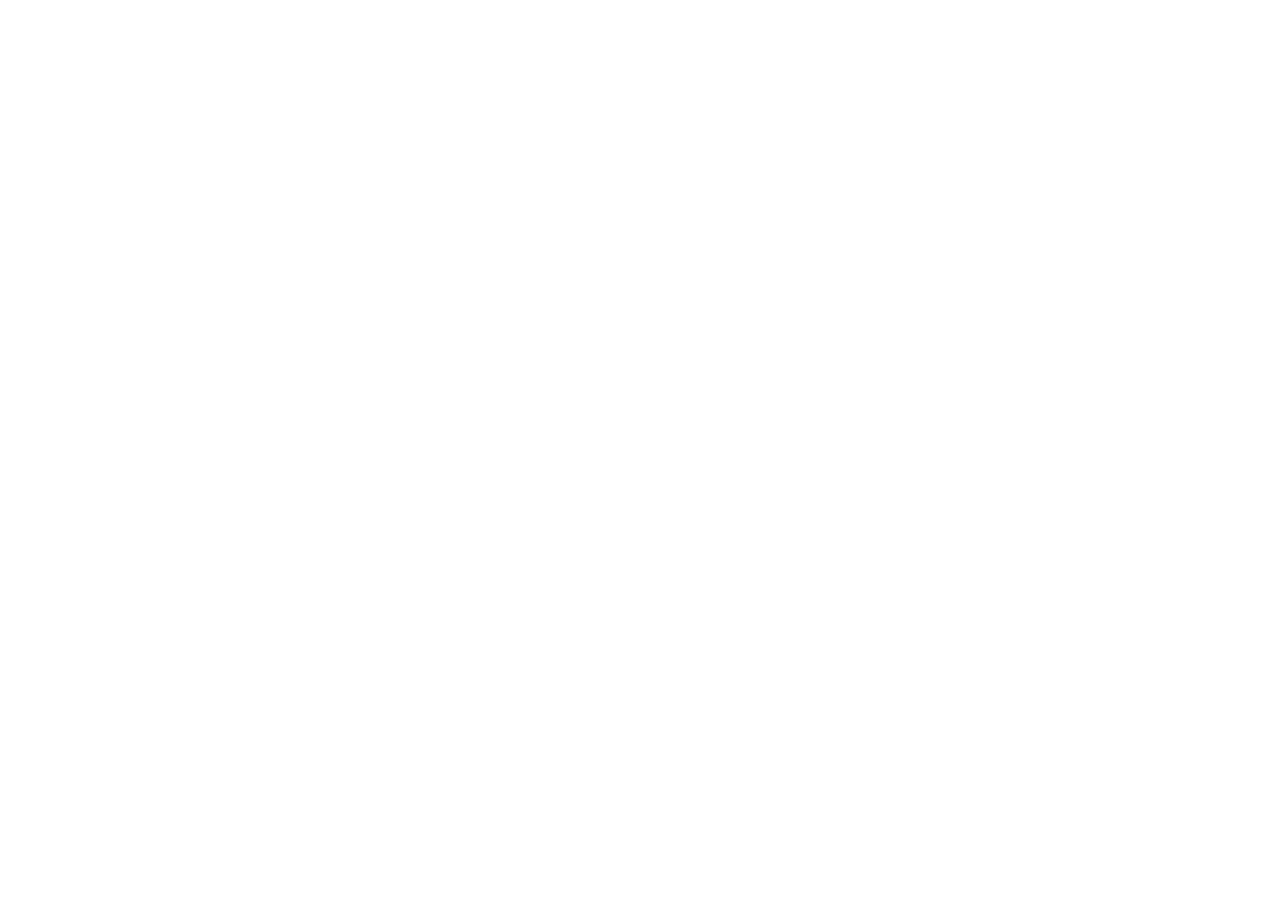
==== index.html @ 1b883f79 "Create new project (Learning Journal), add images folder with 7 images in it, add index.html file wi" ====
<!DOCTYPE html>
<html lang="en">
  <head>
    <meta charset="UTF-8" />
    <meta http-equiv="X-UA-Compatible" content="IE=edge" />
    <meta name="viewport" content="width=device-width, initial-scale=1.0" />
    <!-- Links to style.css -->
    <link rel="stylesheet" href="style.css" />
    <title>My Learning Journal</title>
  </head>
  <body></body>
</html>
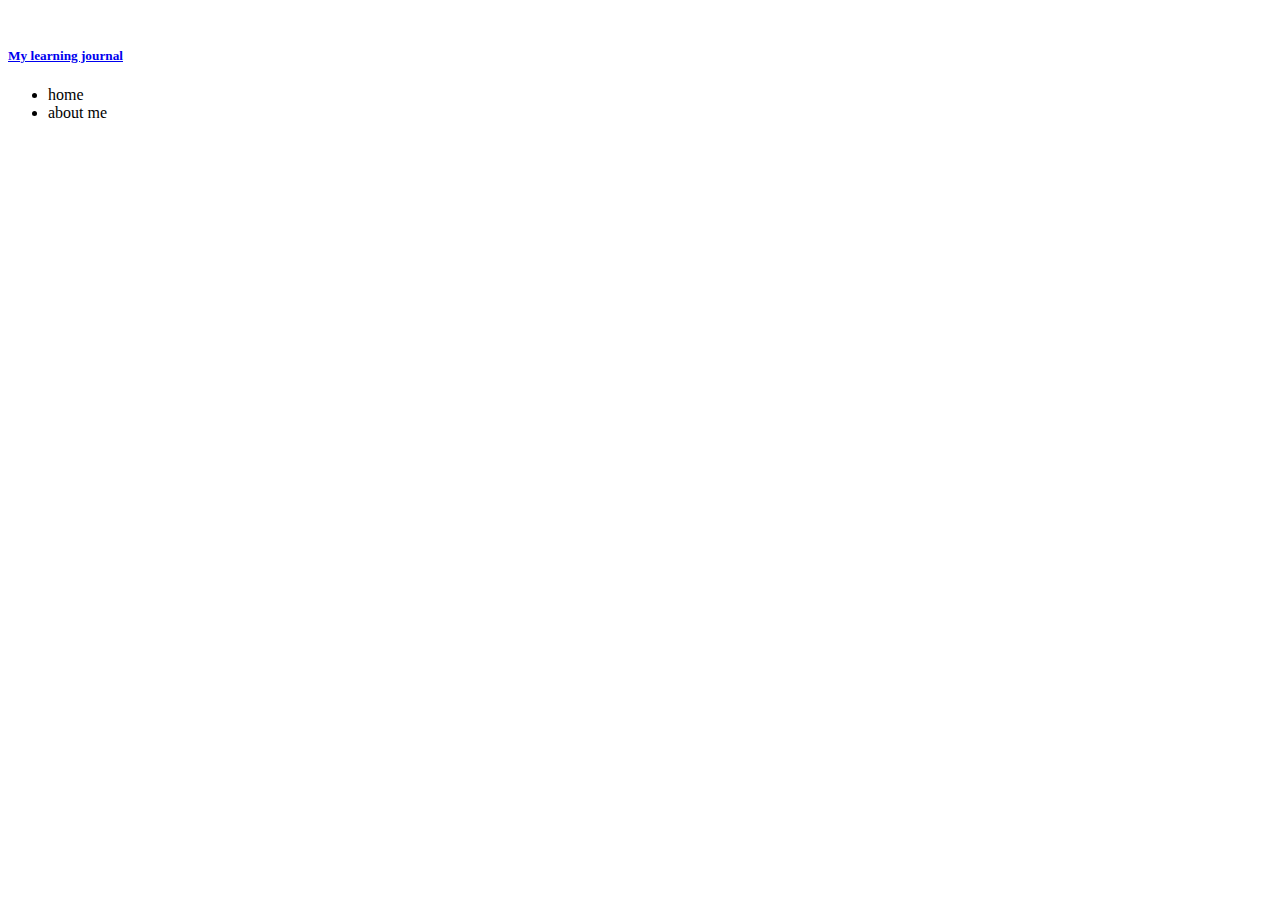
==== commit c5e0dfee: "Rename the images in images folder" ====
--- a/index.html
+++ b/index.html
@@ -8,5 +8,18 @@
     <link rel="stylesheet" href="style.css" />
     <title>My Learning Journal</title>
   </head>
-  <body></body>
+  <body>
+    <header>
+      <div class="container">
+        <img src="" alt="" />
+        <h5><a href="#">My learning journal</a></h5>
+        <nav>
+          <ul>
+            <li>home</li>
+            <li>about me</li>
+          </ul>
+        </nav>
+      </div>
+    </header>
+  </body>
 </html>
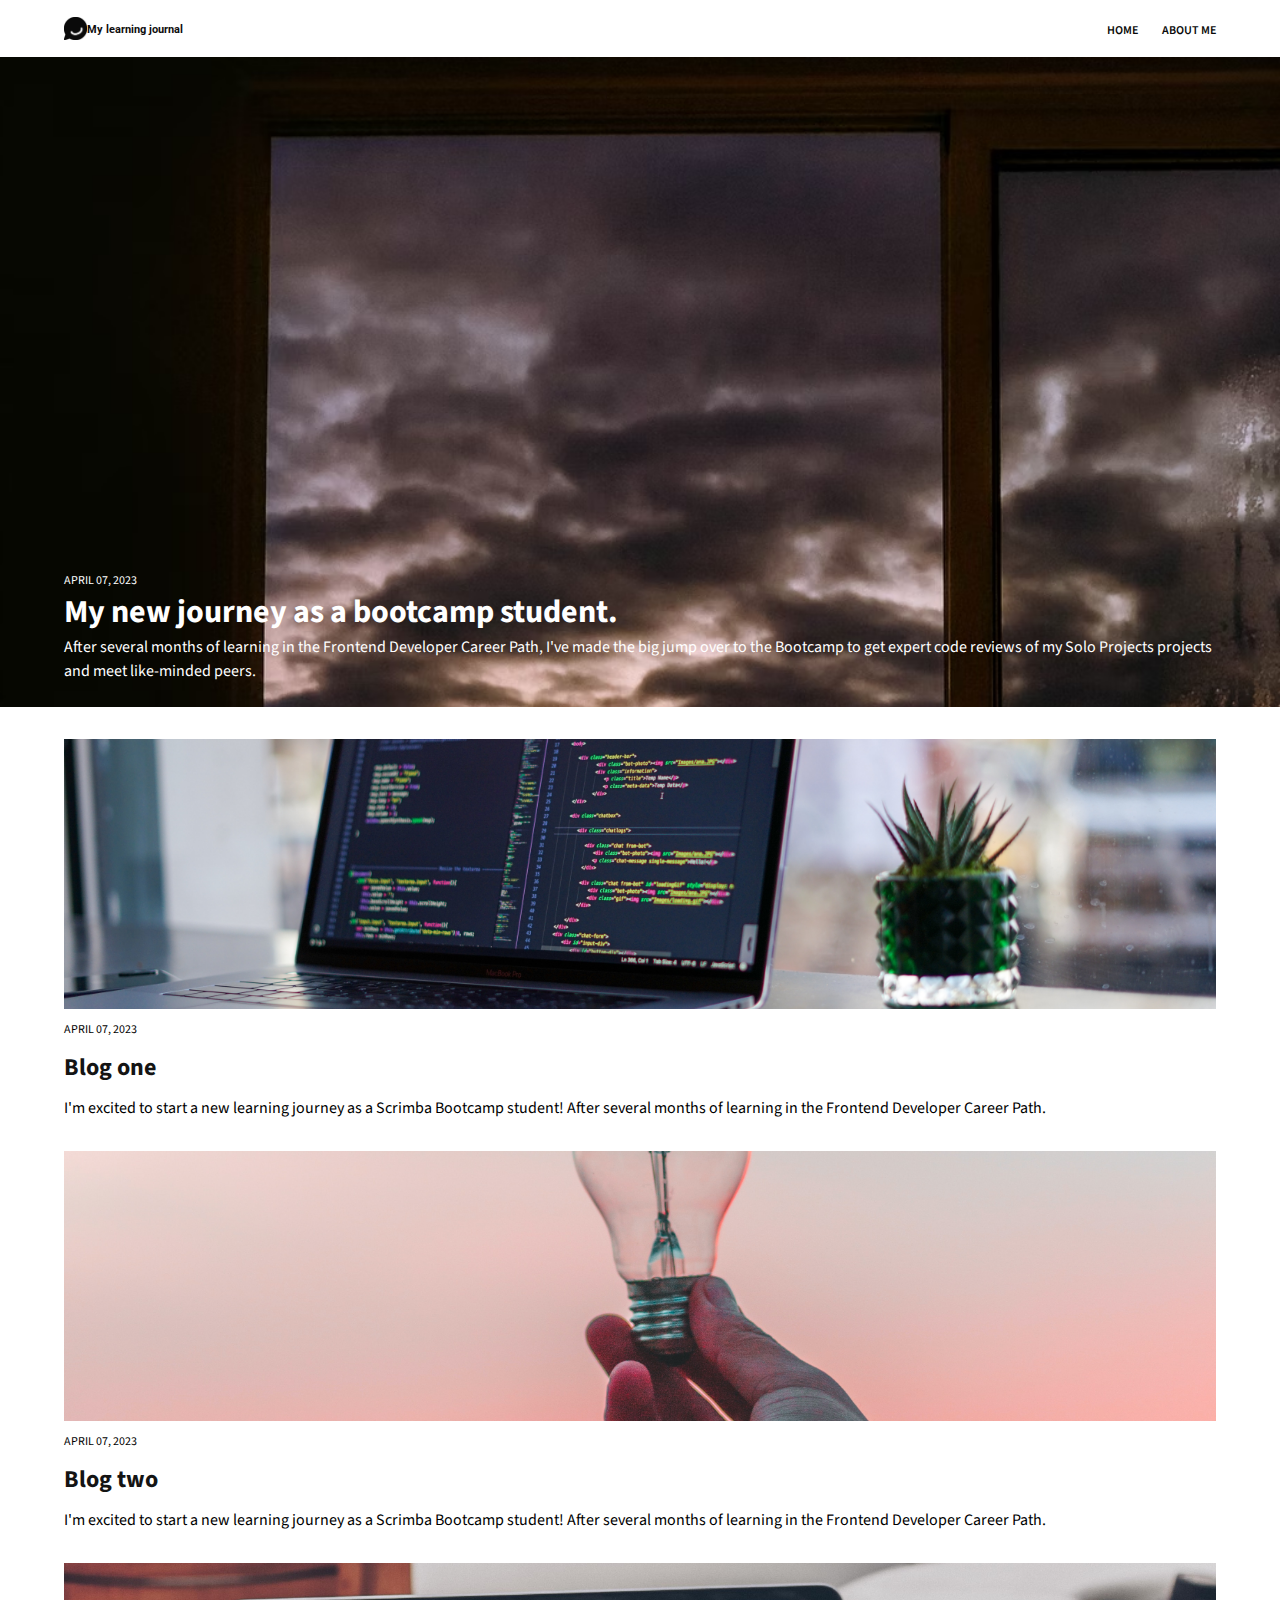
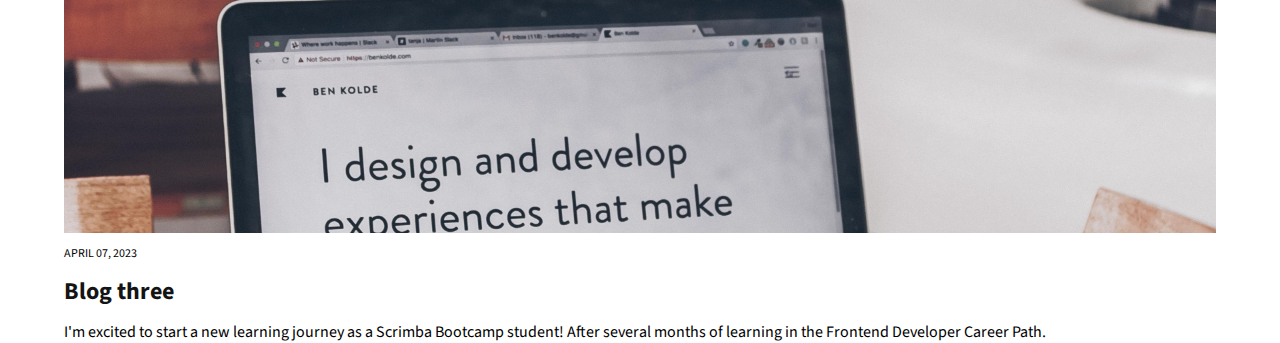
==== commit cab33dc6: "Work in progress" ====
--- a/index.html
+++ b/index.html
@@ -4,22 +4,91 @@
     <meta charset="UTF-8" />
     <meta http-equiv="X-UA-Compatible" content="IE=edge" />
     <meta name="viewport" content="width=device-width, initial-scale=1.0" />
+
+    <!-- Links to Google Fonts -->
+    <link rel="preconnect" href="https://fonts.googleapis.com" />
+    <link rel="preconnect" href="https://fonts.gstatic.com" crossorigin />
+    <link
+      href="https://fonts.googleapis.com/css2?family=Source+Sans+Pro:wght@400;600;700&display=swap"
+      rel="stylesheet"
+    />
+    <link rel="preconnect" href="https://fonts.googleapis.com" />
+    <link rel="preconnect" href="https://fonts.gstatic.com" crossorigin />
+    <link
+      href="https://fonts.googleapis.com/css2?family=Roboto:wght@300;400;700&display=swap"
+      rel="stylesheet"
+    />
+
     <!-- Links to style.css -->
     <link rel="stylesheet" href="style.css" />
     <title>My Learning Journal</title>
   </head>
   <body>
     <header>
-      <div class="container">
-        <img src="" alt="" />
-        <h5><a href="#">My learning journal</a></h5>
+      <div class="container navigation">
+        <div class="logo-text-wraper">
+          <img
+            src="images/logo-image.png"
+            class="logo-img"
+            alt="chat logo image"
+          />
+          <h5><a href="#" class="my-learning">My learning journal</a></h5>
+        </div>
         <nav>
-          <ul>
-            <li>home</li>
-            <li>about me</li>
+          <ul class="ul">
+            <li class="li"><a href="#" class="nav-text">home</a></li>
+            <li class="li"><a href="#" class="nav-text">about me</a></li>
           </ul>
         </nav>
       </div>
     </header>
+    <main class="main">
+      <!-- <img src="images/main-image.png" class="image-hero" alt="" /> -->
+      <div class="container hero-post">
+        <p class="date-hero">April 07, 2023</p>
+        <h1 class="blog-title-hero">My new journey as a bootcamp student.</h1>
+        <p class="preview-hero">
+          After several months of learning in the Frontend Developer Career
+          Path, I've made the big jump over to the Bootcamp to get expert code
+          reviews of my Solo Projects projects and meet like-minded peers.
+        </p>
+      </div>
+    </main>
+    <section class="container">
+      <article class="article-listing">
+        <div class="blog">
+          <img src="images/blog-image-one.jpg" class="article-img" alt="" />
+          <p class="article-date">April 07, 2023</p>
+          <h2 class="article-title">Blog one</h2>
+          <p class="article-body-preview">
+            I'm excited to start a new learning journey as a Scrimba Bootcamp
+            student! After several months of learning in the Frontend Developer
+            Career Path.
+          </p>
+        </div>
+
+        <div class="blog">
+          <img src="images/blog-image-two.jpg" class="article-img" alt="" />
+          <p class="article-date">April 07, 2023</p>
+          <h2 class="article-title">Blog two</h2>
+          <p class="article-body-preview">
+            I'm excited to start a new learning journey as a Scrimba Bootcamp
+            student! After several months of learning in the Frontend Developer
+            Career Path.
+          </p>
+        </div>
+
+        <div class="blog">
+          <img src="images/blog-image-six.jpg" class="article-img" alt="" />
+          <p class="article-date">April 07, 2023</p>
+          <h2 class="article-title">Blog three</h2>
+          <p class="article-body-preview">
+            I'm excited to start a new learning journey as a Scrimba Bootcamp
+            student! After several months of learning in the Frontend Developer
+            Career Path.
+          </p>
+        </div>
+      </article>
+    </section>
   </body>
 </html>
--- a/style.css
+++ b/style.css
@@ -0,0 +1,105 @@
+*,
+::before,
+::after {
+  box-sizing: border-box;
+  margin: 0;
+  padding: 0;
+}
+
+body {
+  font-family: 'Source Sans Pro', sans-serif;
+  height: 100vh;
+}
+
+/* Typography */
+.my-learning {
+  font-family: 'Roboto', sans-serif;
+  text-decoration: none;
+  color: #0e0e0e;
+  font-size: 0.846875em;
+  font-weight: 700;
+}
+
+.li {
+  list-style: none;
+  margin-left: 1.5em;
+}
+.nav-text {
+  text-decoration: none;
+  text-transform: uppercase;
+  font-size: 0.75em;
+  font-weight: 600;
+  color: #090909;
+}
+
+.date-hero,
+.blog-title-hero,
+.preview-hero {
+  color: #fff;
+}
+
+.date-hero,
+.article-date {
+  font-size: 0.75em;
+  font-weight: 400;
+  text-transform: uppercase;
+  padding-top: 0.5em;
+}
+
+.preview-hero {
+  line-height: 1.5;
+}
+
+/* Layout */
+.container {
+  width: 90%;
+  min-width: 375px;
+  margin: 0 auto;
+}
+
+.logo-img {
+  width: 23.16px;
+  height: 23.16px;
+}
+
+.navigation,
+.logo-text-wraper,
+.ul {
+  display: flex;
+  align-items: center;
+}
+
+.navigation {
+  justify-content: space-between;
+  padding: 1.0625em 0;
+}
+
+.hero-post {
+  height: 650px;
+  display: flex;
+  flex-direction: column;
+  justify-content: flex-end;
+  padding-bottom: 1.5em;
+}
+
+.article-img {
+  width: 100%;
+  max-height: 270px;
+  object-fit: cover;
+}
+
+.main {
+  background-image: url(images/main-image.png);
+  background-size: cover;
+}
+
+.blog {
+  margin: 2em 0;
+}
+
+.article-title {
+  padding: 0.5em 0;
+  color: #141414;
+  font-size: 1.5em;
+  font-weight: 700;
+}
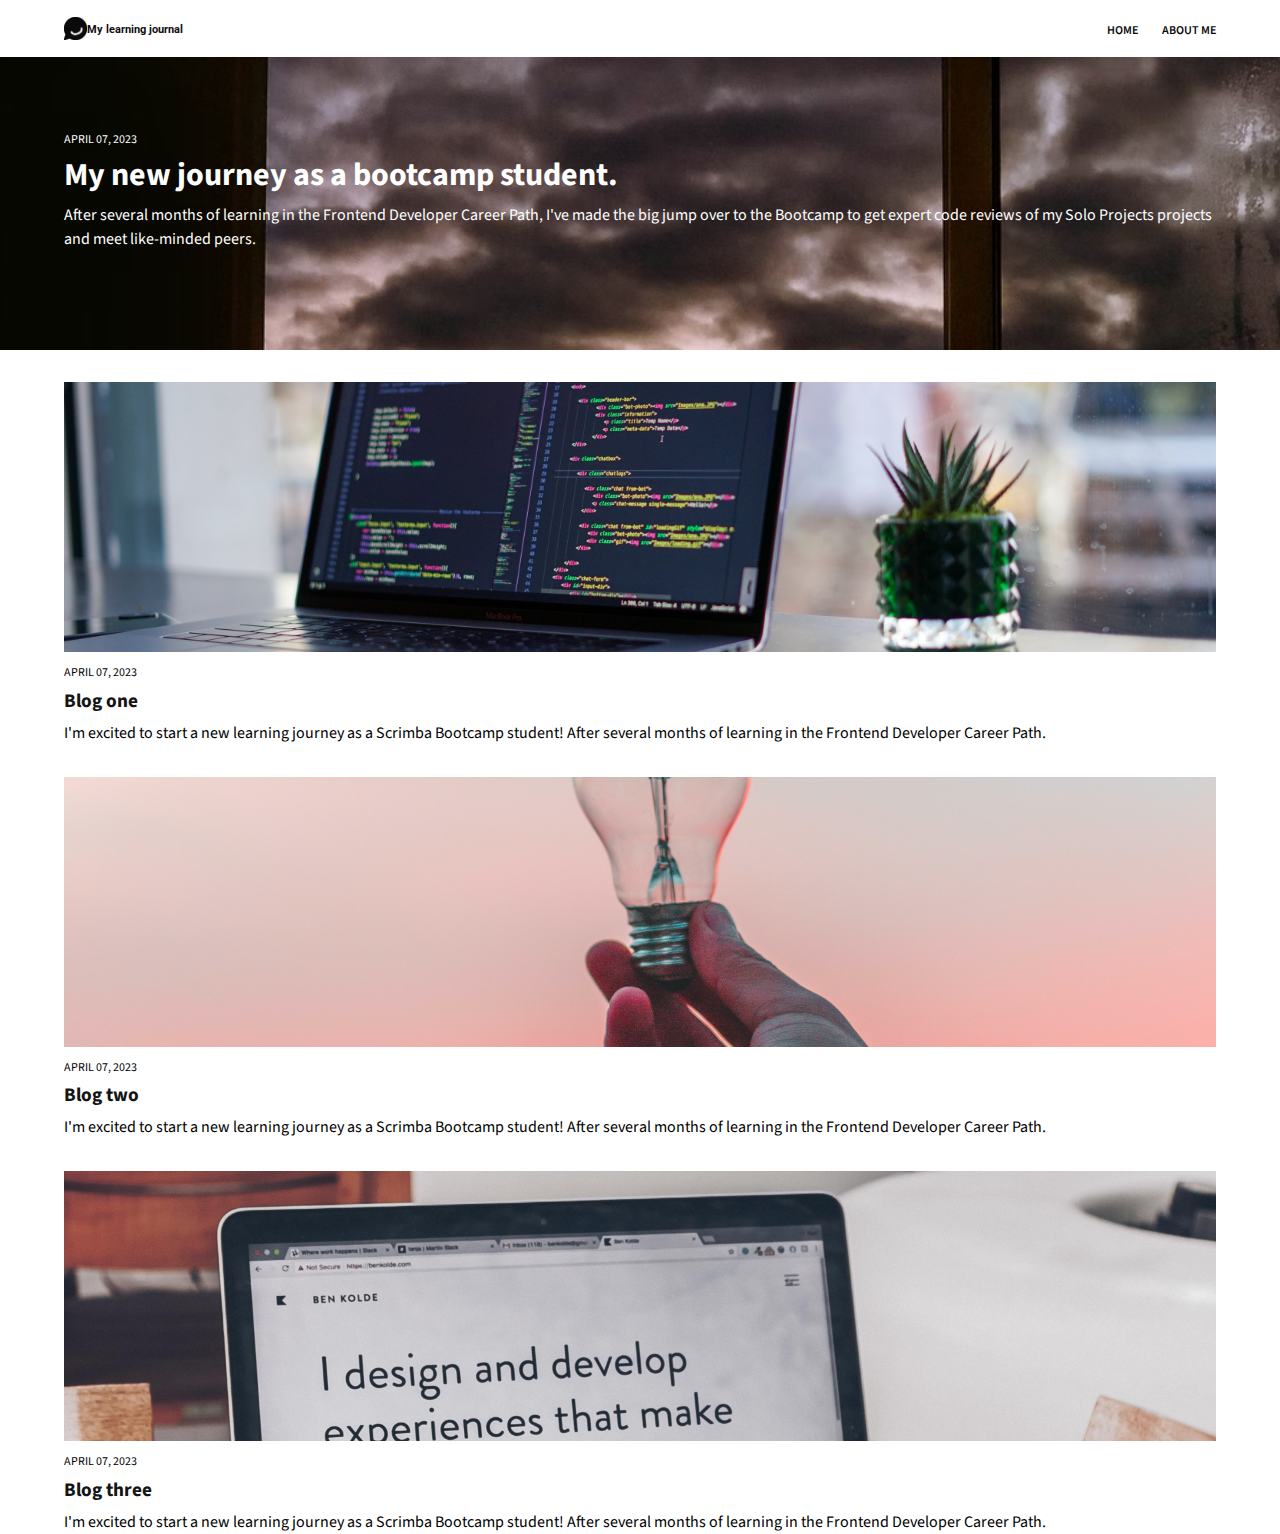
==== commit 02be45b7: "Modified main background image in index.html, center align it in style.css" ====
--- a/index.html
+++ b/index.html
@@ -43,7 +43,6 @@
       </div>
     </header>
     <main class="main">
-      <!-- <img src="images/main-image.png" class="image-hero" alt="" /> -->
       <div class="container hero-post">
         <p class="date-hero">April 07, 2023</p>
         <h1 class="blog-title-hero">My new journey as a bootcamp student.</h1>
--- a/style.css
+++ b/style.css
@@ -27,7 +27,7 @@
 .nav-text {
   text-decoration: none;
   text-transform: uppercase;
-  font-size: 0.75em;
+  font-size: 0.75rem;
   font-weight: 600;
   color: #090909;
 }
@@ -38,6 +38,12 @@
   color: #fff;
 }
 
+.blog-title-hero {
+  line-height: 35px;
+  font-size: 2rem;
+  padding: 0.3em 0;
+}
+
 .date-hero,
 .article-date {
   font-size: 0.75em;
@@ -46,7 +52,10 @@
   padding-top: 0.5em;
 }
 
-.preview-hero {
+.preview-hero,
+.article-body-preview {
+  font-size: 1rem;
+  font-weight: 400;
   line-height: 1.5;
 }
 
@@ -74,23 +83,10 @@
   padding: 1.0625em 0;
 }
 
-.hero-post {
-  height: 650px;
-  display: flex;
-  flex-direction: column;
-  justify-content: flex-end;
-  padding-bottom: 1.5em;
-}
-
 .article-img {
   width: 100%;
   max-height: 270px;
   object-fit: cover;
-}
-
-.main {
-  background-image: url(images/main-image.png);
-  background-size: cover;
 }
 
 .blog {
@@ -98,8 +94,24 @@
 }
 
 .article-title {
-  padding: 0.5em 0;
+  padding: 0.3em 0;
   color: #141414;
-  font-size: 1.5em;
+  font-size: 1.2rem;
   font-weight: 700;
 }
+
+.hero-post {
+  height: 23.8vh;
+  display: flex;
+  flex-direction: column;
+  justify-content: flex-end;
+  padding-bottom: 1.3em;
+}
+
+.main {
+  background-image: url(images/main-image.png);
+  width: 100%;
+  height: 293px;
+  background-position: 0 -300px;
+  background-size: cover;
+}
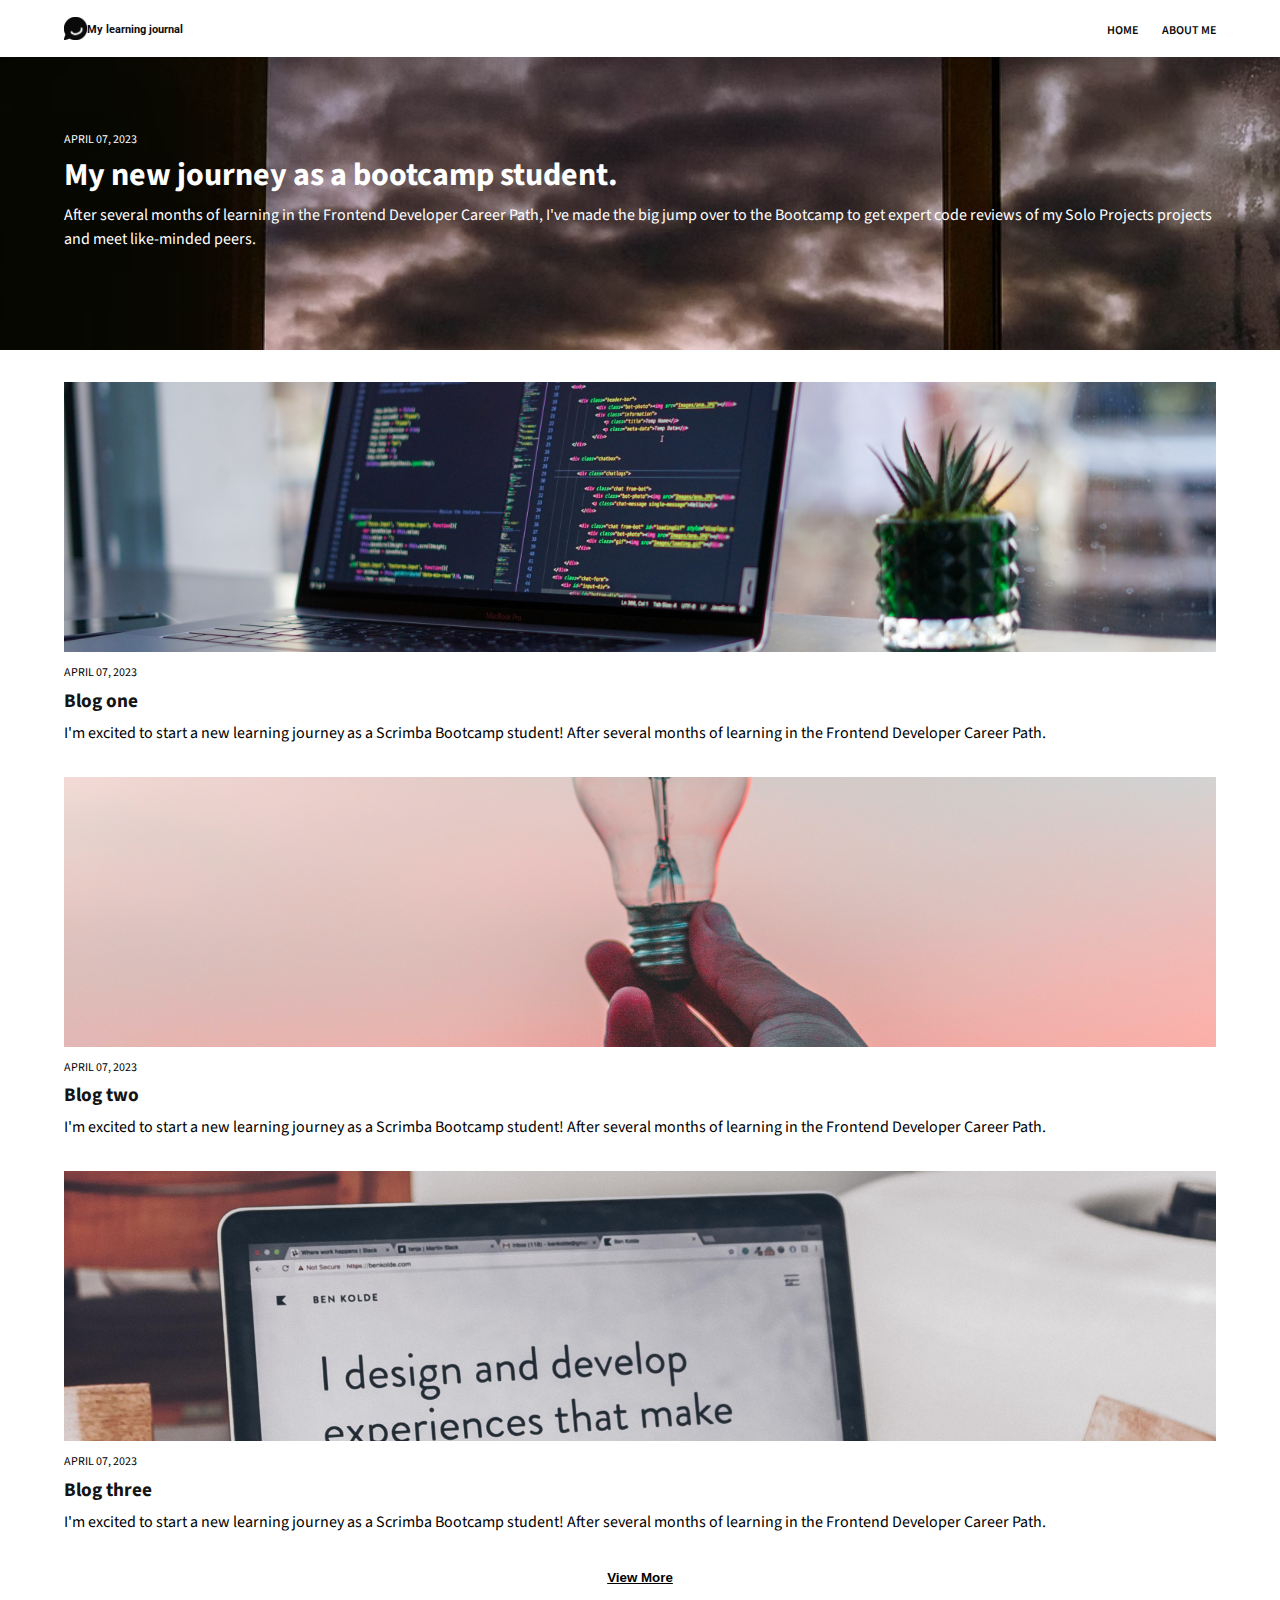
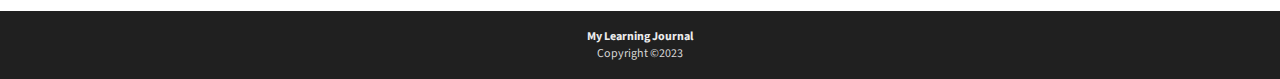
==== commit 3ff24646: "Mobile first for home page" ====
--- a/index.html
+++ b/index.html
@@ -88,6 +88,11 @@
           </p>
         </div>
       </article>
+      <button class="view-more">View More</button>
     </section>
+    <footer class="footer">
+      <p class="footer-text">My Learning journal</p>
+      <p class="copyright">Copyright &copy;2023</p>
+    </footer>
   </body>
 </html>
--- a/style.css
+++ b/style.css
@@ -11,7 +11,7 @@
   height: 100vh;
 }
 
-/* Typography */
+/*** Typography ***/
 .my-learning {
   font-family: 'Roboto', sans-serif;
   text-decoration: none;
@@ -44,6 +44,13 @@
   padding: 0.3em 0;
 }
 
+.article-title {
+  padding: 0.3em 0;
+  color: #141414;
+  font-size: 1.2rem;
+  font-weight: 700;
+}
+
 .date-hero,
 .article-date {
   font-size: 0.75em;
@@ -59,7 +66,7 @@
   line-height: 1.5;
 }
 
-/* Layout */
+/*** Layout ***/
 .container {
   width: 90%;
   min-width: 375px;
@@ -83,6 +90,22 @@
   padding: 1.0625em 0;
 }
 
+.main {
+  background-image: url(images/main-image.png);
+  width: 100%;
+  height: 293px;
+  background-position: 0 -300px;
+  background-size: cover;
+}
+
+.hero-post {
+  height: 23.8vh;
+  display: flex;
+  flex-direction: column;
+  justify-content: flex-end;
+  padding-bottom: 1.3em;
+}
+
 .article-img {
   width: 100%;
   max-height: 270px;
@@ -93,25 +116,35 @@
   margin: 2em 0;
 }
 
-.article-title {
-  padding: 0.3em 0;
-  color: #141414;
-  font-size: 1.2rem;
+/* View more Button */
+.view-more {
+  width: 100%;
+  border: none;
+  background: none;
   font-weight: 700;
+  text-decoration: underline;
+  cursor: pointer;
+  padding-bottom: 2em;
 }
 
-.hero-post {
-  height: 23.8vh;
-  display: flex;
-  flex-direction: column;
-  justify-content: flex-end;
-  padding-bottom: 1.3em;
+/* Footer */
+.footer {
+  text-align: center;
+  padding: 1.0625em 0;
+  background: #202020;
 }
 
-.main {
-  background-image: url(images/main-image.png);
-  width: 100%;
-  height: 293px;
-  background-position: 0 -300px;
-  background-size: cover;
+.footer-text {
+  font-size: 0.75rem;
+  font-weight: 700;
+  color: #ececec;
+  text-transform: capitalize;
 }
+
+.copyright {
+  font-size: 0.75rem;
+  font-weight: 400;
+  color: #d7d7d7;
+}
+
+/*** Media Queries ***/
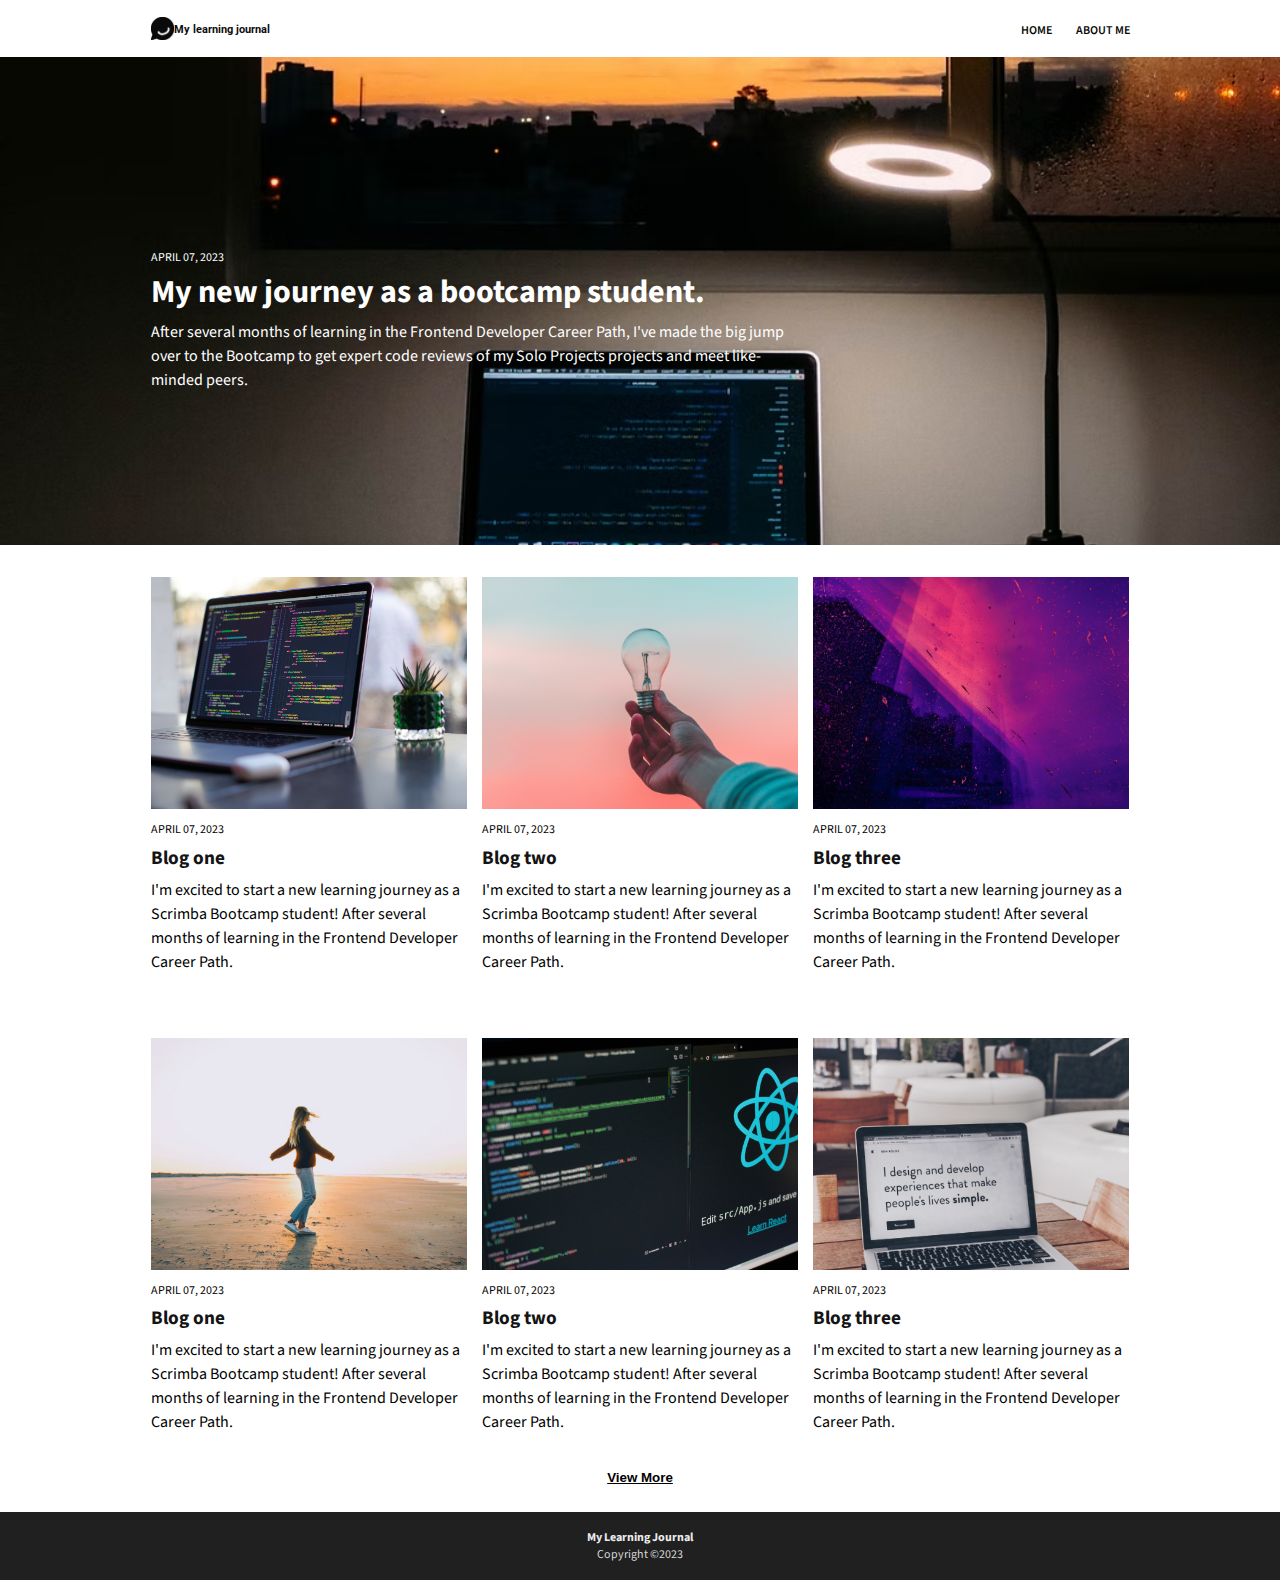
==== commit 8bf88513: "Added second section <article class="article-listing"> in index.html, add media queries for desktop " ====
--- a/index.html
+++ b/index.html
@@ -32,16 +32,23 @@
             class="logo-img"
             alt="chat logo image"
           />
-          <h5><a href="#" class="my-learning">My learning journal</a></h5>
+          <h5>
+            <a href="learning-journal/learning.html" class="my-learning"
+              >My learning journal</a
+            >
+          </h5>
         </div>
         <nav>
           <ul class="ul">
-            <li class="li"><a href="#" class="nav-text">home</a></li>
-            <li class="li"><a href="#" class="nav-text">about me</a></li>
+            <li class="li"><a href="index.html" class="nav-text">home</a></li>
+            <li class="li">
+              <a href="/about-me/about-me.html" class="nav-text">about me</a>
+            </li>
           </ul>
         </nav>
       </div>
     </header>
+
     <main class="main">
       <div class="container hero-post">
         <p class="date-hero">April 07, 2023</p>
@@ -78,6 +85,41 @@
         </div>
 
         <div class="blog">
+          <img src="images/blog-image-three.jpg" class="article-img" alt="" />
+          <p class="article-date">April 07, 2023</p>
+          <h2 class="article-title">Blog three</h2>
+          <p class="article-body-preview">
+            I'm excited to start a new learning journey as a Scrimba Bootcamp
+            student! After several months of learning in the Frontend Developer
+            Career Path.
+          </p>
+        </div>
+      </article>
+
+      <article class="article-listing">
+        <div class="blog">
+          <img src="images/blog-image-four.png" class="article-img" alt="" />
+          <p class="article-date">April 07, 2023</p>
+          <h2 class="article-title">Blog one</h2>
+          <p class="article-body-preview">
+            I'm excited to start a new learning journey as a Scrimba Bootcamp
+            student! After several months of learning in the Frontend Developer
+            Career Path.
+          </p>
+        </div>
+
+        <div class="blog">
+          <img src="images/blog-image-five.jpg" class="article-img" alt="" />
+          <p class="article-date">April 07, 2023</p>
+          <h2 class="article-title">Blog two</h2>
+          <p class="article-body-preview">
+            I'm excited to start a new learning journey as a Scrimba Bootcamp
+            student! After several months of learning in the Frontend Developer
+            Career Path.
+          </p>
+        </div>
+
+        <div class="blog">
           <img src="images/blog-image-six.jpg" class="article-img" alt="" />
           <p class="article-date">April 07, 2023</p>
           <h2 class="article-title">Blog three</h2>
--- a/style.css
+++ b/style.css
@@ -148,3 +148,38 @@
 }
 
 /*** Media Queries ***/
+@media (min-width: 700px) {
+  .container {
+    max-width: 979px;
+    margin: 0 auto;
+  }
+
+  .main {
+    background-image: url(images/learning-main-image.png);
+    height: 488px;
+    background-position: center;
+  }
+
+  .hero-post {
+    height: 39.5vh;
+  }
+
+  .preview-hero {
+    max-width: 657px;
+  }
+
+  .article-listing {
+    display: flex;
+    gap: 15px;
+  }
+
+  .blog {
+    flex: 1;
+  }
+
+  .article-img {
+    width: 100%;
+    height: 232px;
+    object-fit: cover;
+  }
+}
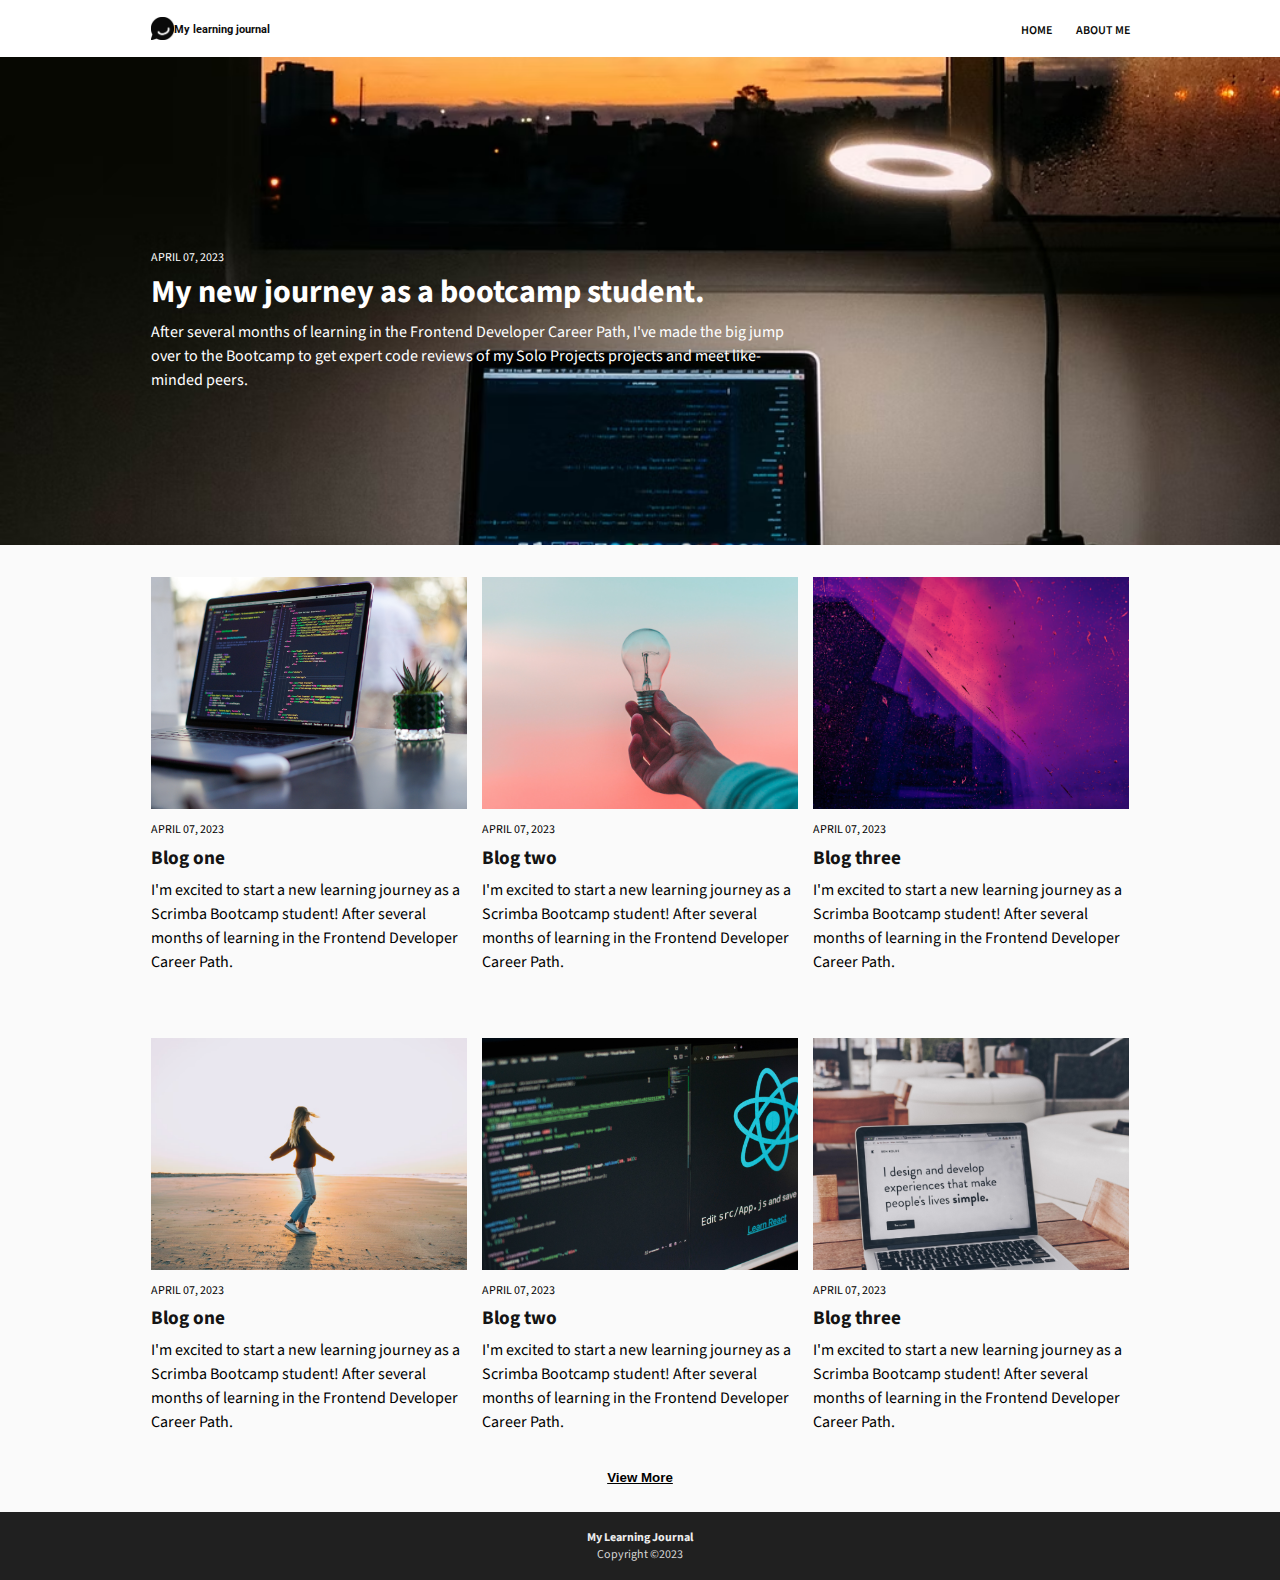
==== commit 6c4f41fe: "Linked all pages together, did style working for mobile and desktop" ====
--- a/index.html
+++ b/index.html
@@ -42,7 +42,7 @@
           <ul class="ul">
             <li class="li"><a href="index.html" class="nav-text">home</a></li>
             <li class="li">
-              <a href="/about-me/about-me.html" class="nav-text">about me</a>
+              <a href="./about-me/about-me.html" class="nav-text">about me</a>
             </li>
           </ul>
         </nav>
@@ -63,7 +63,11 @@
     <section class="container">
       <article class="article-listing">
         <div class="blog">
-          <img src="images/blog-image-one.jpg" class="article-img" alt="" />
+          <img
+            src="images/blog-image-one.jpg"
+            class="article-img"
+            alt="Laptop on the table and plant on pot"
+          />
           <p class="article-date">April 07, 2023</p>
           <h2 class="article-title">Blog one</h2>
           <p class="article-body-preview">
@@ -74,7 +78,11 @@
         </div>
 
         <div class="blog">
-          <img src="images/blog-image-two.jpg" class="article-img" alt="" />
+          <img
+            src="images/blog-image-two.jpg"
+            class="article-img"
+            alt="hand holding a lightbulb"
+          />
           <p class="article-date">April 07, 2023</p>
           <h2 class="article-title">Blog two</h2>
           <p class="article-body-preview">
--- a/style.css
+++ b/style.css
@@ -9,9 +9,14 @@
 body {
   font-family: 'Source Sans Pro', sans-serif;
   height: 100vh;
+  background: #fafafa;
 }
 
 /*** Typography ***/
+header {
+  background: #fff;
+}
+
 .my-learning {
   font-family: 'Roboto', sans-serif;
   text-decoration: none;
@@ -148,7 +153,7 @@
 }
 
 /*** Media Queries ***/
-@media (min-width: 700px) {
+@media (min-width: 768px) {
   .container {
     max-width: 979px;
     margin: 0 auto;
